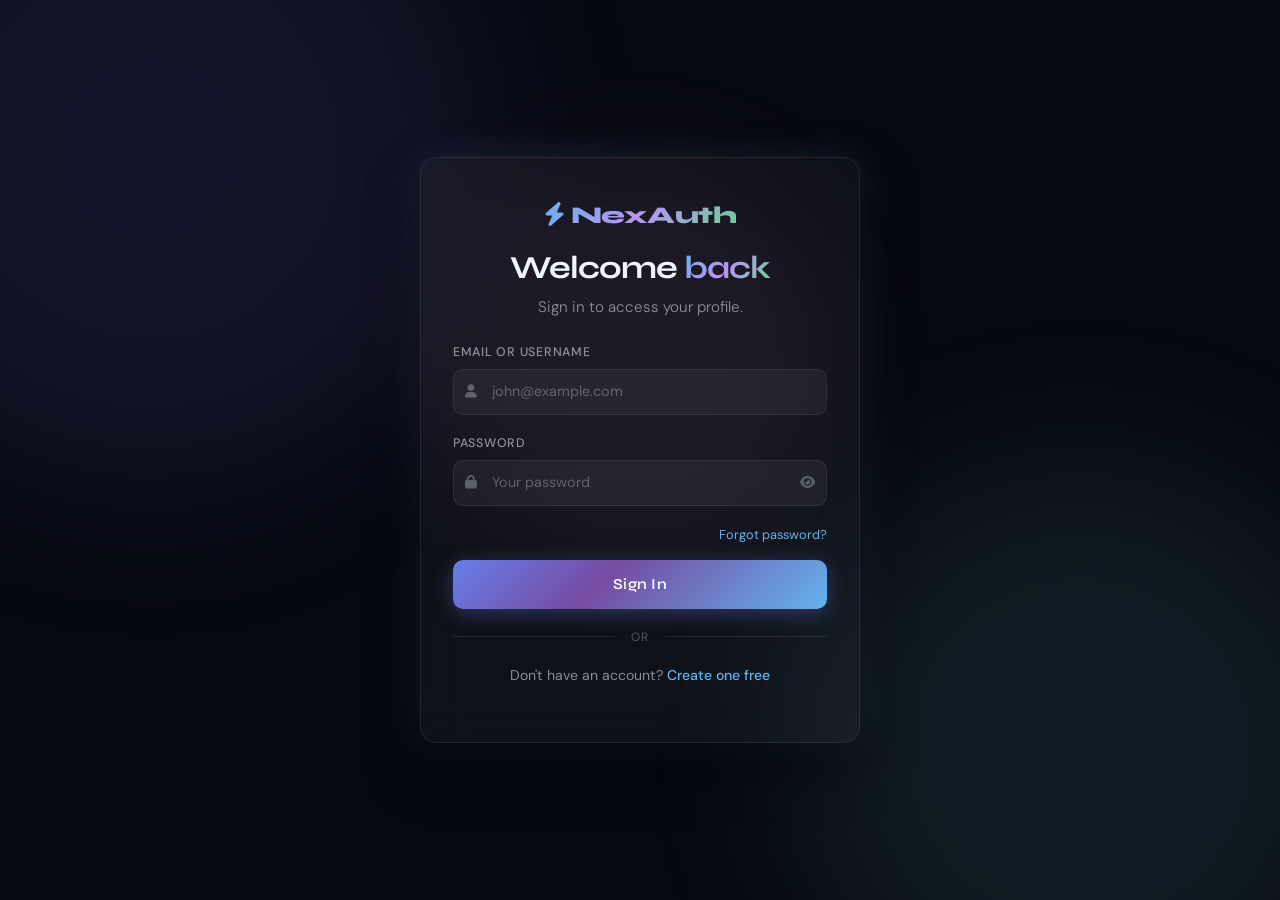
==== login.html @ 36c522b6 "NexAuth complete" ====
<!DOCTYPE html>
<html lang="en">
<head>
  <meta charset="UTF-8" />
  <meta name="viewport" content="width=device-width, initial-scale=1.0"/>
  <title>NexAuth — Sign In</title>
  <link rel="stylesheet" href="https://cdn.jsdelivr.net/npm/bootstrap@5.3.2/dist/css/bootstrap.min.css"/>
  <link rel="stylesheet" href="https://cdnjs.cloudflare.com/ajax/libs/font-awesome/6.5.0/css/all.min.css"/>
  <link rel="stylesheet" href="css/style.css"/>
</head>
<body>
  <div class="aurora-bg"><div class="aurora-orb"></div></div>

  <div class="page-wrapper">
    <div class="glass-card login-card">

      <div class="text-center mb-4 fade-up">
        <a href="index.html" class="brand-logo text-decoration-none d-inline-block mb-3">
          <i class="fa-solid fa-bolt"></i> NexAuth
        </a>
        <h1 class="page-title">Welcome <span class="gradient-text">back</span></h1>
        <p class="page-subtitle mt-1">Sign in to access your profile.</p>
      </div>

      <div id="alertBox" class="alert-box"></div>

      <form id="loginForm" autocomplete="off">

        <div class="form-group fade-up">
          <label class="form-label">Email or Username</label>
          <div class="input-icon-wrap">
            <i class="input-icon fa-solid fa-user"></i>
            <input type="text" id="identifier" class="form-control" placeholder="john@example.com" required />
          </div>
        </div>

        <div class="form-group fade-up">
          <label class="form-label">Password</label>
          <div class="input-icon-wrap">
            <i class="input-icon fa-solid fa-lock"></i>
            <input type="password" id="password" class="form-control" placeholder="Your password" required />
            <button type="button" class="password-toggle" id="togglePwd">
              <i class="fa-solid fa-eye"></i>
            </button>
          </div>
        </div>

        <div class="d-flex justify-content-end mb-3 fade-up">
          <a href="#" class="forgot-link">Forgot password?</a>
        </div>

        <div class="fade-up">
          <button type="submit" class="btn-aurora" id="submitBtn">
            <span id="btnText">Sign In</span>
          </button>
        </div>

      </form>

      <div class="divider-text fade-up">or</div>

      <p class="auth-link fade-up">
        Don't have an account? <a href="register.html">Create one free</a>
      </p>

    </div>
  </div>

  <script src="https://code.jquery.com/jquery-3.7.1.min.js"></script>
  <script src="js/login.js"></script>
</body>
</html>
---- css/style.css ----
/* ============================================
   AURORA DARK — Global Styles
   ============================================ */

@import url('https://fonts.googleapis.com/css2?family=Syne:wght@400;600;700;800&family=DM+Sans:ital,wght@0,300;0,400;0,500;1,300&display=swap');

:root {
  --bg-dark: #060810;
  --bg-card: rgba(255, 255, 255, 0.04);
  --border: rgba(255, 255, 255, 0.08);
  --border-focus: rgba(99, 179, 237, 0.5);
  --text-primary: #f0f4ff;
  --text-secondary: rgba(240, 244, 255, 0.55);
  --text-muted: rgba(240, 244, 255, 0.3);
  --accent-blue: #63b3ed;
  --accent-violet: #b794f4;
  --accent-emerald: #68d391;
  --accent-rose: #fc8181;
  --accent-amber: #f6ad55;
  --gradient-aurora: linear-gradient(135deg, #667eea 0%, #764ba2 40%, #63b3ed 100%);
  --gradient-text: linear-gradient(135deg, #63b3ed, #b794f4, #68d391);
  --shadow-card: 0 25px 50px rgba(0, 0, 0, 0.5);
  --shadow-glow: 0 0 40px rgba(99, 179, 237, 0.15);
  --radius: 16px;
  --radius-sm: 10px;
  --font-display: 'Syne', sans-serif;
  --font-body: 'DM Sans', sans-serif;
}

*,
*::before,
*::after {
  box-sizing: border-box;
  margin: 0;
  padding: 0;
}

html {
  scroll-behavior: smooth;
}

body {
  font-family: var(--font-body);
  background-color: var(--bg-dark);
  color: var(--text-primary);
  min-height: 100vh;
  overflow-x: hidden;
}

/* Aurora Background */
.aurora-bg {
  position: fixed;
  inset: 0;
  z-index: 0;
  overflow: hidden;
  pointer-events: none;
}

.aurora-bg::before,
.aurora-bg::after {
  content: '';
  position: absolute;
  border-radius: 50%;
  filter: blur(80px);
  opacity: 0.12;
  animation: drift 18s ease-in-out infinite alternate;
}

.aurora-bg::before {
  width: 700px;
  height: 700px;
  background: radial-gradient(circle, #667eea, #764ba2);
  top: -200px;
  left: -200px;
}

.aurora-bg::after {
  width: 600px;
  height: 600px;
  background: radial-gradient(circle, #63b3ed, #68d391);
  bottom: -150px;
  right: -100px;
  animation-delay: -9s;
  opacity: 0.1;
}

.aurora-orb {
  position: absolute;
  border-radius: 50%;
  filter: blur(60px);
  opacity: 0.07;
  animation: drift 22s ease-in-out infinite alternate-reverse;
  width: 400px;
  height: 400px;
  background: radial-gradient(circle, #b794f4, #fc8181);
  top: 40%;
  left: 50%;
  transform: translate(-50%, -50%);
}

@keyframes drift {
  0% {
    transform: translate(0, 0) scale(1);
  }

  33% {
    transform: translate(30px, -40px) scale(1.05);
  }

  66% {
    transform: translate(-20px, 20px) scale(0.97);
  }

  100% {
    transform: translate(10px, -10px) scale(1.02);
  }
}

.page-wrapper {
  position: relative;
  z-index: 1;
  min-height: 100vh;
  display: flex;
  align-items: center;
  justify-content: center;
  padding: 40px 20px;
}

.glass-card {
  background: var(--bg-card);
  backdrop-filter: blur(24px);
  -webkit-backdrop-filter: blur(24px);
  border: 1px solid var(--border);
  border-radius: var(--radius);
  box-shadow: var(--shadow-card), var(--shadow-glow);
  transition: box-shadow 0.3s ease;
}

.glass-card:hover {
  box-shadow: var(--shadow-card), 0 0 60px rgba(99, 179, 237, 0.2);
}

.brand-logo {
  font-family: var(--font-display);
  font-weight: 800;
  font-size: 1.5rem;
  background: var(--gradient-text);
  -webkit-background-clip: text;
  -webkit-text-fill-color: transparent;
  background-clip: text;
  letter-spacing: -0.02em;
}

.page-title {
  font-family: var(--font-display);
  font-weight: 700;
  font-size: 2rem;
  line-height: 1.15;
  letter-spacing: -0.03em;
  color: var(--text-primary);
}

.page-subtitle {
  color: var(--text-secondary);
  font-size: 0.95rem;
  font-weight: 300;
  line-height: 1.6;
}

.gradient-text {
  background: var(--gradient-text);
  -webkit-background-clip: text;
  -webkit-text-fill-color: transparent;
  background-clip: text;
}

.form-group {
  margin-bottom: 1.2rem;
}

.form-label {
  display: block;
  font-size: 0.78rem;
  font-weight: 500;
  letter-spacing: 0.06em;
  text-transform: uppercase;
  color: var(--text-secondary);
  margin-bottom: 0.45rem;
}

.form-control,
.form-select {
  width: 100%;
  background: rgba(255, 255, 255, 0.05) !important;
  border: 1px solid var(--border) !important;
  border-radius: var(--radius-sm) !important;
  color: var(--text-primary) !important;
  font-family: var(--font-body);
  font-size: 0.9rem;
  padding: 0.7rem 1rem;
  transition: all 0.25s ease;
  outline: none !important;
}

.form-control::placeholder {
  color: var(--text-muted) !important;
}

.form-control:focus,
.form-select:focus {
  background: rgba(255, 255, 255, 0.08) !important;
  border-color: var(--border-focus) !important;
  box-shadow: 0 0 0 3px rgba(99, 179, 237, 0.12) !important;
  color: var(--text-primary) !important;
}

.form-select option {
  background-color: #1a1f35;
  color: var(--text-primary);
}

.input-icon-wrap {
  position: relative;
}

.input-icon-wrap .input-icon {
  position: absolute;
  left: 12px;
  top: 50%;
  transform: translateY(-50%);
  color: var(--text-muted);
  font-size: 0.85rem;
  pointer-events: none;
  transition: color 0.2s;
}

.input-icon-wrap .form-control {
  padding-left: 2.4rem !important;
}

.input-icon-wrap:focus-within .input-icon {
  color: var(--accent-blue);
}

.password-toggle {
  position: absolute;
  right: 12px;
  top: 50%;
  transform: translateY(-50%);
  color: var(--text-muted);
  cursor: pointer;
  font-size: 0.85rem;
  transition: color 0.2s;
  background: none;
  border: none;
  padding: 0;
}

.password-toggle:hover {
  color: var(--accent-blue);
}

.btn-aurora {
  width: 100%;
  padding: 0.8rem 1.5rem;
  background: var(--gradient-aurora);
  border: none;
  border-radius: var(--radius-sm);
  color: #fff;
  font-family: var(--font-display);
  font-weight: 600;
  font-size: 0.95rem;
  letter-spacing: 0.02em;
  cursor: pointer;
  position: relative;
  overflow: hidden;
  transition: all 0.3s ease;
  box-shadow: 0 4px 20px rgba(102, 126, 234, 0.35);
}

.btn-aurora::before {
  content: '';
  position: absolute;
  inset: 0;
  background: rgba(255, 255, 255, 0);
  transition: background 0.3s;
}

.btn-aurora:hover {
  transform: translateY(-2px);
  box-shadow: 0 8px 30px rgba(102, 126, 234, 0.5);
}

.btn-aurora:hover::before {
  background: rgba(255, 255, 255, 0.08);
}

.btn-aurora:active {
  transform: translateY(0);
}

.btn-aurora:disabled {
  opacity: 0.6;
  cursor: not-allowed;
  transform: none;
}

.btn-ghost {
  background: transparent;
  border: 1px solid var(--border);
  border-radius: var(--radius-sm);
  color: var(--text-secondary);
  font-family: var(--font-body);
  font-size: 0.85rem;
  padding: 0.55rem 1.2rem;
  cursor: pointer;
  transition: all 0.2s ease;
}

.btn-ghost:hover {
  border-color: var(--accent-blue);
  color: var(--accent-blue);
  background: rgba(99, 179, 237, 0.07);
}

.btn-danger {
  background: linear-gradient(135deg, #e53e3e, #c53030);
  border: none;
  border-radius: var(--radius-sm);
  color: #fff;
  font-family: var(--font-body);
  font-size: 0.85rem;
  padding: 0.55rem 1.2rem;
  cursor: pointer;
  transition: all 0.2s ease;
}

.btn-danger:hover {
  transform: translateY(-1px);
  box-shadow: 0 4px 15px rgba(229, 62, 62, 0.4);
}

.alert-box {
  padding: 0.75rem 1rem;
  border-radius: var(--radius-sm);
  font-size: 0.85rem;
  display: none;
  align-items: center;
  gap: 0.6rem;
  margin-bottom: 1rem;
}

.alert-box.show {
  display: flex;
}

.alert-error {
  background: rgba(252, 129, 129, 0.1);
  border: 1px solid rgba(252, 129, 129, 0.3);
  color: var(--accent-rose);
}

.alert-success {
  background: rgba(104, 211, 145, 0.1);
  border: 1px solid rgba(104, 211, 145, 0.3);
  color: var(--accent-emerald);
}

.alert-info {
  background: rgba(99, 179, 237, 0.1);
  border: 1px solid rgba(99, 179, 237, 0.3);
  color: var(--accent-blue);
}

.divider-text {
  display: flex;
  align-items: center;
  gap: 1rem;
  color: var(--text-muted);
  font-size: 0.75rem;
  letter-spacing: 0.1em;
  text-transform: uppercase;
  margin: 1.2rem 0;
}

.divider-text::before,
.divider-text::after {
  content: '';
  flex: 1;
  height: 1px;
  background: var(--border);
}

.auth-link {
  color: var(--text-secondary);
  font-size: 0.88rem;
  text-align: center;
}

.auth-link a {
  color: var(--accent-blue);
  text-decoration: none;
  font-weight: 500;
  transition: color 0.2s;
}

.auth-link a:hover {
  color: var(--accent-violet);
}

.strength-bar-wrap {
  display: flex;
  gap: 4px;
  margin-top: 6px;
}

.strength-segment {
  height: 3px;
  flex: 1;
  border-radius: 2px;
  background: var(--border);
  transition: background 0.3s ease;
}

.strength-segment.weak {
  background: var(--accent-rose);
}

.strength-segment.fair {
  background: var(--accent-amber);
}

.strength-segment.strong {
  background: var(--accent-emerald);
}

.strength-label {
  font-size: 0.72rem;
  color: var(--text-muted);
  margin-top: 4px;
}

.spinner {
  width: 18px;
  height: 18px;
  border: 2px solid rgba(255, 255, 255, 0.3);
  border-top-color: #fff;
  border-radius: 50%;
  animation: spin 0.7s linear infinite;
  display: inline-block;
}

@keyframes spin {
  to {
    transform: rotate(360deg);
  }
}

.fade-up {
  opacity: 0;
  transform: translateY(20px);
  animation: fadeUp 0.5s ease forwards;
}

@keyframes fadeUp {
  to {
    opacity: 1;
    transform: translateY(0);
  }
}

.fade-up:nth-child(1) {
  animation-delay: 0.05s;
}

.fade-up:nth-child(2) {
  animation-delay: 0.1s;
}

.fade-up:nth-child(3) {
  animation-delay: 0.15s;
}

.fade-up:nth-child(4) {
  animation-delay: 0.2s;
}

.fade-up:nth-child(5) {
  animation-delay: 0.25s;
}

.fade-up:nth-child(6) {
  animation-delay: 0.3s;
}

.top-nav {
  position: fixed;
  top: 0;
  left: 0;
  right: 0;
  z-index: 100;
  background: rgba(6, 8, 16, 0.85);
  backdrop-filter: blur(20px);
  -webkit-backdrop-filter: blur(20px);
  border-bottom: 1px solid var(--border);
  padding: 0 2rem;
  height: 64px;
  display: flex;
  align-items: center;
  justify-content: space-between;
}

/* ══════════════════════════════════════
   PROFILE PAGE — profile.html
══════════════════════════════════════ */

.profile-layout {
  padding-top: 84px;
  padding-bottom: 40px;
  min-height: 100vh;
}

.profile-layout-content {
  position: relative;
  z-index: 1;
}

.profile-container {
  max-width: 900px;
}

.profile-name-title {
  font-size: 1.6rem;
}

.profile-save-btn {
  display: none;
  width: auto;
  padding: 0.55rem 1.2rem;
  font-size: 0.85rem;
}

.profile-cancel-btn {
  display: none;
}

.profile-edit-mode {
  display: none;
}

.profile-bio-value {
  font-size: 0.85rem;
  line-height: 1.5;
}

.profile-bio-textarea {
  resize: none;
}

.account-status-active {
  color: var(--accent-emerald);
}

.online-dot {
  color: var(--accent-emerald);
  font-size: 0.5rem;
}

.nav-logout-btn {
  font-size: 0.8rem;
  padding: 0.4rem 1rem;
}

.avatar-circle {
  width: 80px;
  height: 80px;
  border-radius: 50%;
  background: var(--gradient-aurora);
  display: flex;
  align-items: center;
  justify-content: center;
  font-family: var(--font-display);
  font-weight: 800;
  font-size: 2rem;
  color: #fff;
  flex-shrink: 0;
  box-shadow: 0 0 0 4px rgba(99, 179, 237, 0.2);
}

.stat-pill {
  display: inline-flex;
  align-items: center;
  gap: 6px;
  padding: 4px 12px;
  border-radius: 20px;
  font-size: 0.78rem;
  font-weight: 500;
  background: rgba(255, 255, 255, 0.05);
  border: 1px solid var(--border);
  color: var(--text-secondary);
}

.section-heading {
  font-family: var(--font-display);
  font-size: 1rem;
  font-weight: 700;
  letter-spacing: 0.06em;
  text-transform: uppercase;
  color: var(--text-muted);
  margin-bottom: 1rem;
}

.info-row {
  display: flex;
  align-items: center;
  gap: 0.75rem;
  padding: 0.85rem 0;
  border-bottom: 1px solid var(--border);
}

.info-row:last-child {
  border-bottom: none;
}

.info-icon {
  width: 32px;
  height: 32px;
  border-radius: 8px;
  display: flex;
  align-items: center;
  justify-content: center;
  font-size: 0.8rem;
  flex-shrink: 0;
}

.info-icon.blue {
  background: rgba(99, 179, 237, 0.1);
  color: var(--accent-blue);
}

.info-icon.violet {
  background: rgba(183, 148, 244, 0.1);
  color: var(--accent-violet);
}

.info-icon.emerald {
  background: rgba(104, 211, 145, 0.1);
  color: var(--accent-emerald);
}

.info-icon.amber {
  background: rgba(246, 173, 85, 0.1);
  color: var(--accent-amber);
}

.info-icon.rose {
  background: rgba(252, 129, 129, 0.1);
  color: var(--accent-rose);
}

.info-label {
  font-size: 0.75rem;
  color: var(--text-muted);
  text-transform: uppercase;
  letter-spacing: 0.05em;
}

.info-value {
  font-size: 0.92rem;
  color: var(--text-primary);
  font-weight: 400;
}

@media (max-width: 576px) {
  .page-title {
    font-size: 1.6rem;
  }

  .avatar-circle {
    width: 60px;
    height: 60px;
    font-size: 1.5rem;
  }

  .top-nav {
    padding: 0 1rem;
  }
}

/* ══════════════════════════════
   INDEX / LANDING PAGE STYLES
══════════════════════════════ */

.hero-section {
  position: relative;
  z-index: 1;
  min-height: 100vh;
  display: flex;
  flex-direction: column;
  align-items: center;
  justify-content: center;
  text-align: center;
  padding: 40px 24px;
}

.hero-badge {
  display: inline-flex;
  align-items: center;
  gap: 8px;
  padding: 6px 16px;
  border-radius: 20px;
  background: rgba(99, 179, 237, 0.1);
  border: 1px solid rgba(99, 179, 237, 0.25);
  color: var(--accent-blue);
  font-size: 0.8rem;
  font-weight: 500;
  letter-spacing: 0.05em;
  margin-bottom: 2rem;
  animation: fadeUp 0.6s ease forwards;
  opacity: 0;
}

.hero-title {
  font-family: var(--font-display);
  font-weight: 800;
  font-size: clamp(2.5rem, 6vw, 4.5rem);
  line-height: 1.08;
  letter-spacing: -0.04em;
  color: var(--text-primary);
  margin-bottom: 1.5rem;
  animation: fadeUp 0.6s 0.1s ease forwards;
  opacity: 0;
}

.hero-desc {
  color: var(--text-secondary);
  font-size: 1.1rem;
  max-width: 520px;
  line-height: 1.75;
  animation: fadeUp 0.6s 0.2s ease forwards;
  opacity: 0;
  margin-bottom: 2.5rem;
}

.hero-actions {
  display: flex;
  gap: 1rem;
  flex-wrap: wrap;
  justify-content: center;
  animation: fadeUp 0.6s 0.3s ease forwards;
  opacity: 0;
}

.btn-hero-primary {
  padding: 0.85rem 2.2rem;
  background: var(--gradient-aurora);
  border: none;
  border-radius: var(--radius-sm);
  color: #fff;
  font-family: var(--font-display);
  font-weight: 700;
  font-size: 1rem;
  text-decoration: none;
  transition: all 0.3s;
  box-shadow: 0 4px 25px rgba(102, 126, 234, 0.4);
}

.btn-hero-primary:hover {
  transform: translateY(-3px);
  box-shadow: 0 10px 40px rgba(102, 126, 234, 0.6);
  color: #fff;
}

.btn-hero-secondary {
  padding: 0.85rem 2.2rem;
  background: transparent;
  border: 1px solid var(--border);
  border-radius: var(--radius-sm);
  color: var(--text-secondary);
  font-family: var(--font-display);
  font-weight: 600;
  font-size: 1rem;
  text-decoration: none;
  transition: all 0.3s;
}

.btn-hero-secondary:hover {
  border-color: var(--accent-violet);
  color: var(--accent-violet);
}

.features-row {
  display: flex;
  gap: 1.5rem;
  margin-top: 4rem;
  flex-wrap: wrap;
  justify-content: center;
  animation: fadeUp 0.6s 0.4s ease forwards;
  opacity: 0;
}

.feature-chip {
  display: flex;
  align-items: center;
  gap: 8px;
  padding: 10px 16px;
  border-radius: 12px;
  background: rgba(255, 255, 255, 0.03);
  border: 1px solid var(--border);
  font-size: 0.82rem;
  color: var(--text-secondary);
}

.feature-chip i {
  color: var(--accent-blue);
}

.btn-nav {
  width: auto;
  padding: 0.5rem 1.2rem;
  font-size: 0.85rem;
}

/* ══════════════════════════════════════
   LOGIN PAGE — login.html
══════════════════════════════════════ */

.login-card {
  width: 100%;
  max-width: 440px;
  padding: 2.5rem 2rem;
}

.forgot-link {
  font-size: 0.8rem;
  color: var(--accent-blue);
  text-decoration: none;
}

.forgot-link:hover {
  text-decoration: underline;
}

/* ══════════════════════════════════════
   REGISTER PAGE — register.html
══════════════════════════════════════ */

.register-card {
  width: 100%;
  max-width: 520px;
  padding: 2.5rem 2rem;
}
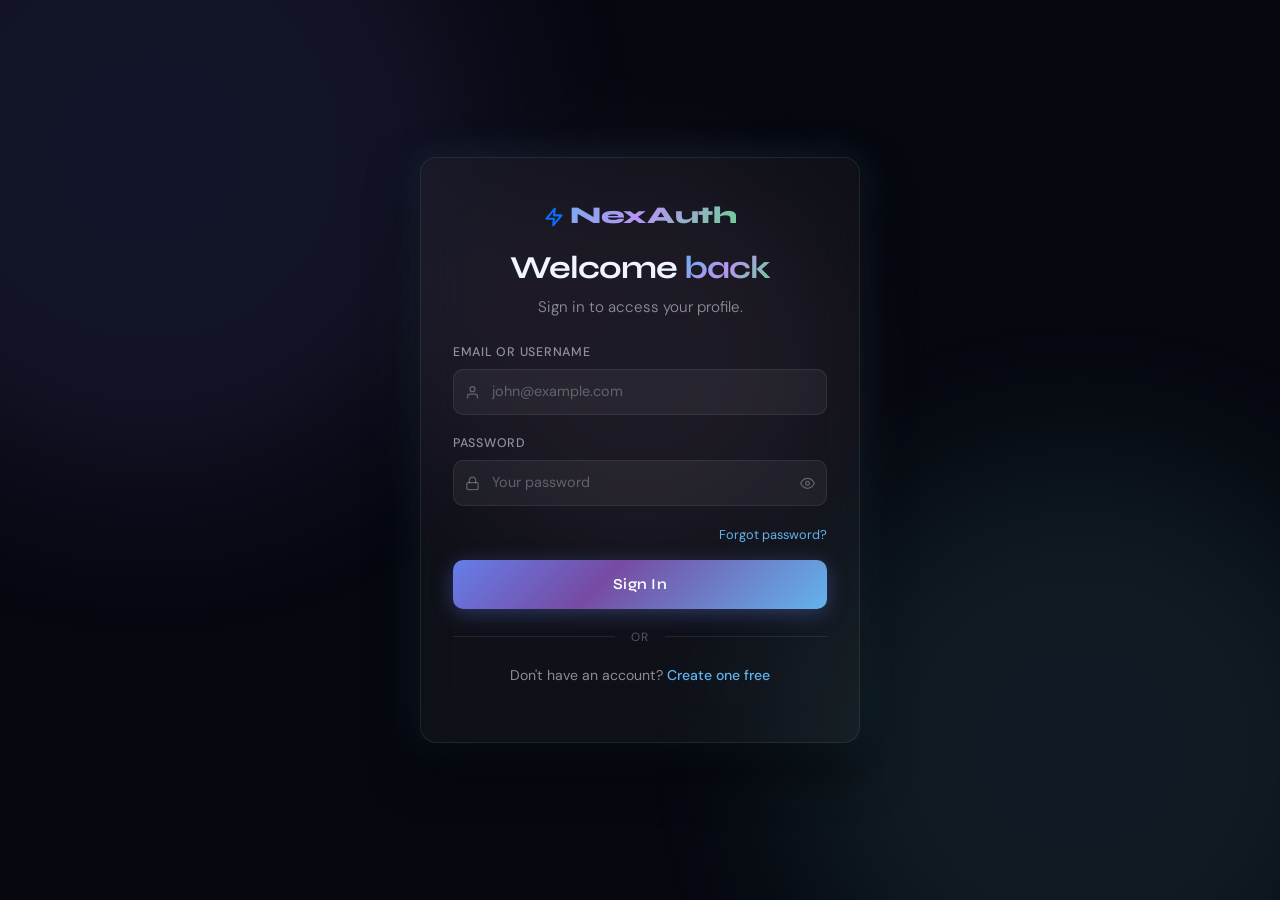
==== commit 5606c616: "Finalizing Project" ====
--- a/login.html
+++ b/login.html
@@ -5,7 +5,6 @@
   <meta name="viewport" content="width=device-width, initial-scale=1.0"/>
   <title>NexAuth — Sign In</title>
   <link rel="stylesheet" href="https://cdn.jsdelivr.net/npm/bootstrap@5.3.2/dist/css/bootstrap.min.css"/>
-  <link rel="stylesheet" href="https://cdnjs.cloudflare.com/ajax/libs/font-awesome/6.5.0/css/all.min.css"/>
   <link rel="stylesheet" href="css/style.css"/>
 </head>
 <body>
@@ -16,7 +15,8 @@
 
       <div class="text-center mb-4 fade-up">
         <a href="index.html" class="brand-logo text-decoration-none d-inline-block mb-3">
-          <i class="fa-solid fa-bolt"></i> NexAuth
+          <svg xmlns="http://www.w3.org/2000/svg" width="20" height="20" viewBox="0 0 24 24" fill="none" stroke="currentColor" stroke-width="2.5" stroke-linecap="round" stroke-linejoin="round"><polygon points="13 2 3 14 12 14 11 22 21 10 12 10 13 2"></polygon></svg>
+          NexAuth
         </a>
         <h1 class="page-title">Welcome <span class="gradient-text">back</span></h1>
         <p class="page-subtitle mt-1">Sign in to access your profile.</p>
@@ -29,7 +29,9 @@
         <div class="form-group fade-up">
           <label class="form-label">Email or Username</label>
           <div class="input-icon-wrap">
-            <i class="input-icon fa-solid fa-user"></i>
+            <span class="input-icon">
+              <svg xmlns="http://www.w3.org/2000/svg" width="15" height="15" viewBox="0 0 24 24" fill="none" stroke="currentColor" stroke-width="2" stroke-linecap="round" stroke-linejoin="round"><path d="M20 21v-2a4 4 0 0 0-4-4H8a4 4 0 0 0-4 4v2"></path><circle cx="12" cy="7" r="4"></circle></svg>
+            </span>
             <input type="text" id="identifier" class="form-control" placeholder="john@example.com" required />
           </div>
         </div>
@@ -37,10 +39,12 @@
         <div class="form-group fade-up">
           <label class="form-label">Password</label>
           <div class="input-icon-wrap">
-            <i class="input-icon fa-solid fa-lock"></i>
+            <span class="input-icon">
+              <svg xmlns="http://www.w3.org/2000/svg" width="15" height="15" viewBox="0 0 24 24" fill="none" stroke="currentColor" stroke-width="2" stroke-linecap="round" stroke-linejoin="round"><rect x="3" y="11" width="18" height="11" rx="2" ry="2"></rect><path d="M7 11V7a5 5 0 0 1 10 0v4"></path></svg>
+            </span>
             <input type="password" id="password" class="form-control" placeholder="Your password" required />
             <button type="button" class="password-toggle" id="togglePwd">
-              <i class="fa-solid fa-eye"></i>
+              <svg id="eyeIcon" xmlns="http://www.w3.org/2000/svg" width="15" height="15" viewBox="0 0 24 24" fill="none" stroke="currentColor" stroke-width="2" stroke-linecap="round" stroke-linejoin="round"><path d="M1 12s4-8 11-8 11 8 11 8-4 8-11 8-11-8-11-8z"></path><circle cx="12" cy="12" r="3"></circle></svg>
             </button>
           </div>
         </div>
